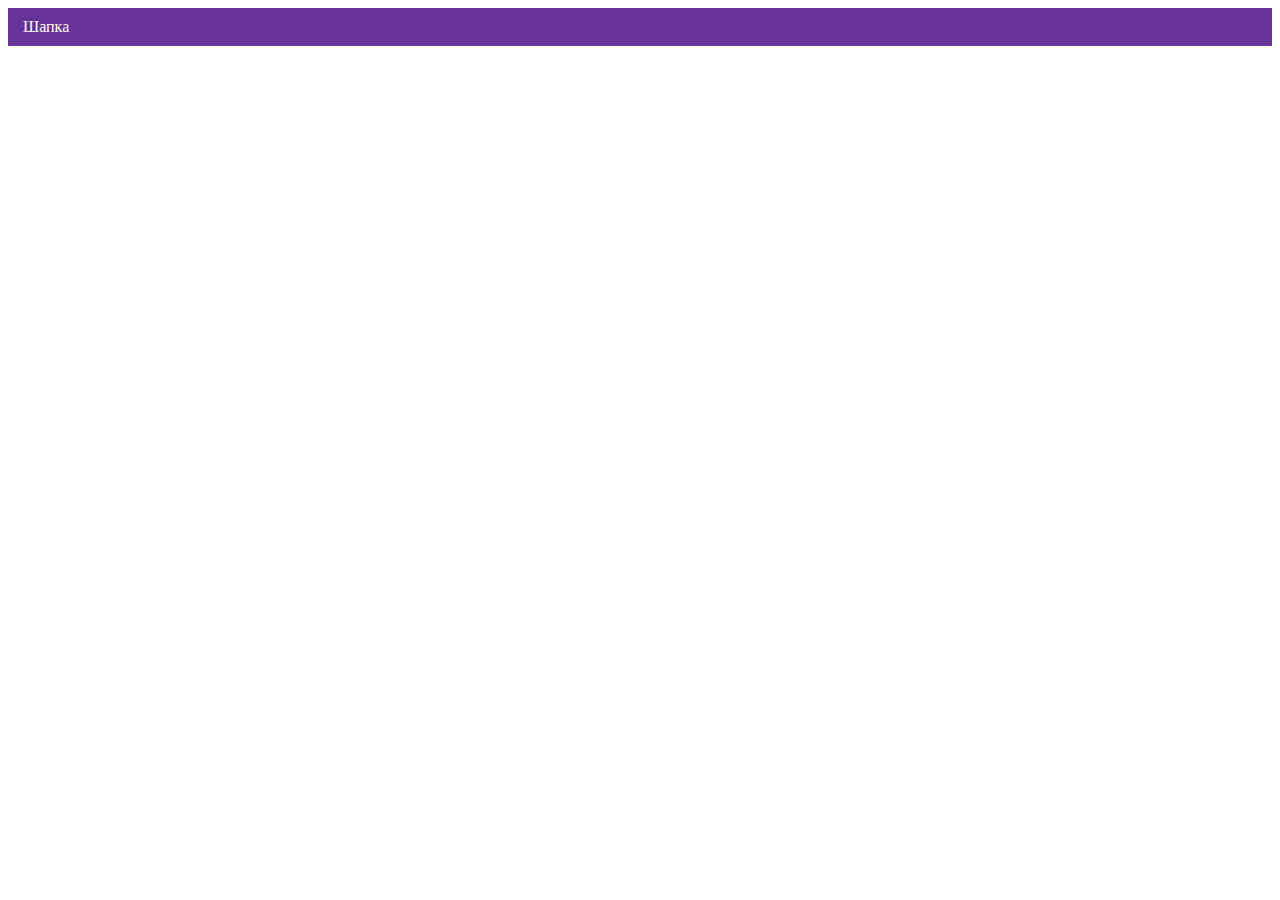
==== index.html @ 54bbac04 "Deploying to gh-pages from @ htmlacademy-adaptive/2556089-cat-energy-2@0240cb1f01e4f14321e5b5b99ba50" ====
<!DOCTYPE html><html class="page" lang="ru"><head><meta charset="UTF-8"><title>Название проекта</title><meta name="viewport" content="width=device-width,initial-scale=1"><link rel="stylesheet" href="styles/styles.css"><script src="scripts/index.js" defer="defer"></script></head><body class="page__body"><header class="header">Шапка</header></body></html>
---- styles/styles.css ----
.header{color:#fff;background-color:#639;padding:10px 15px}
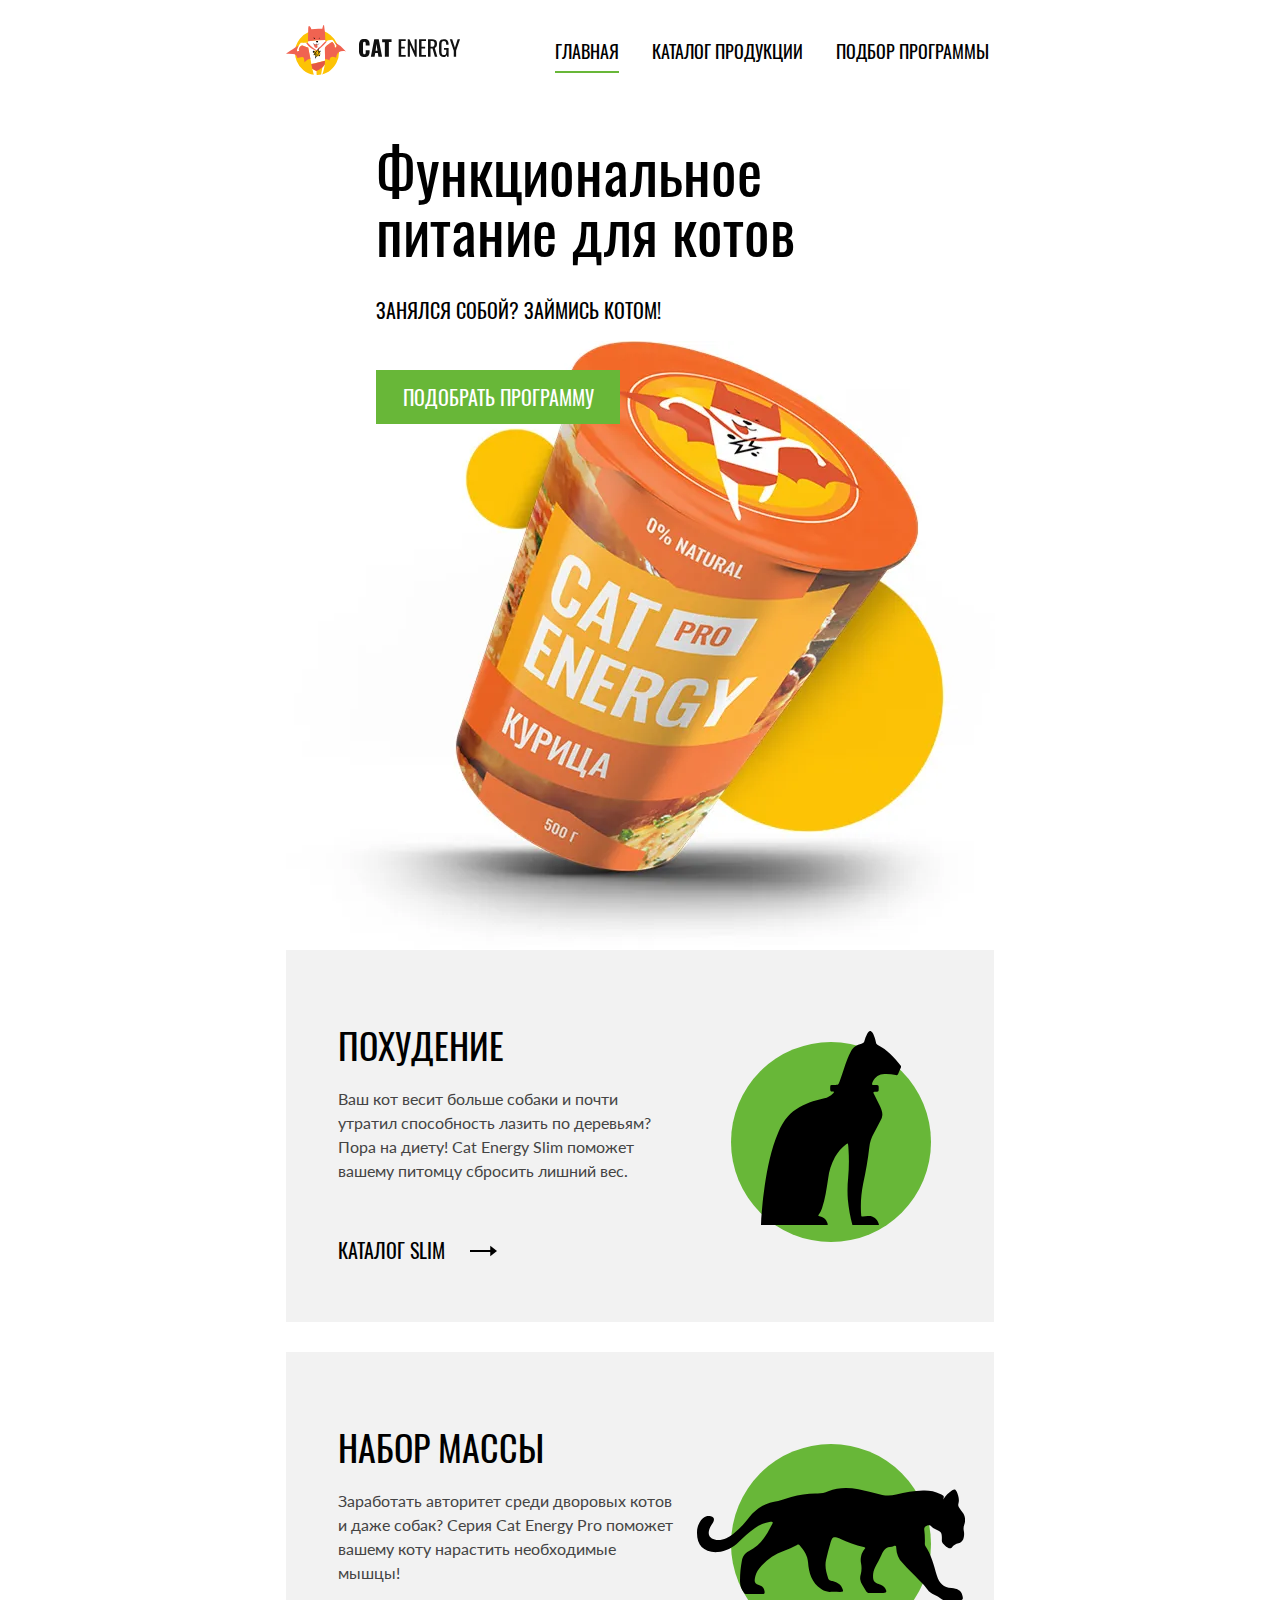
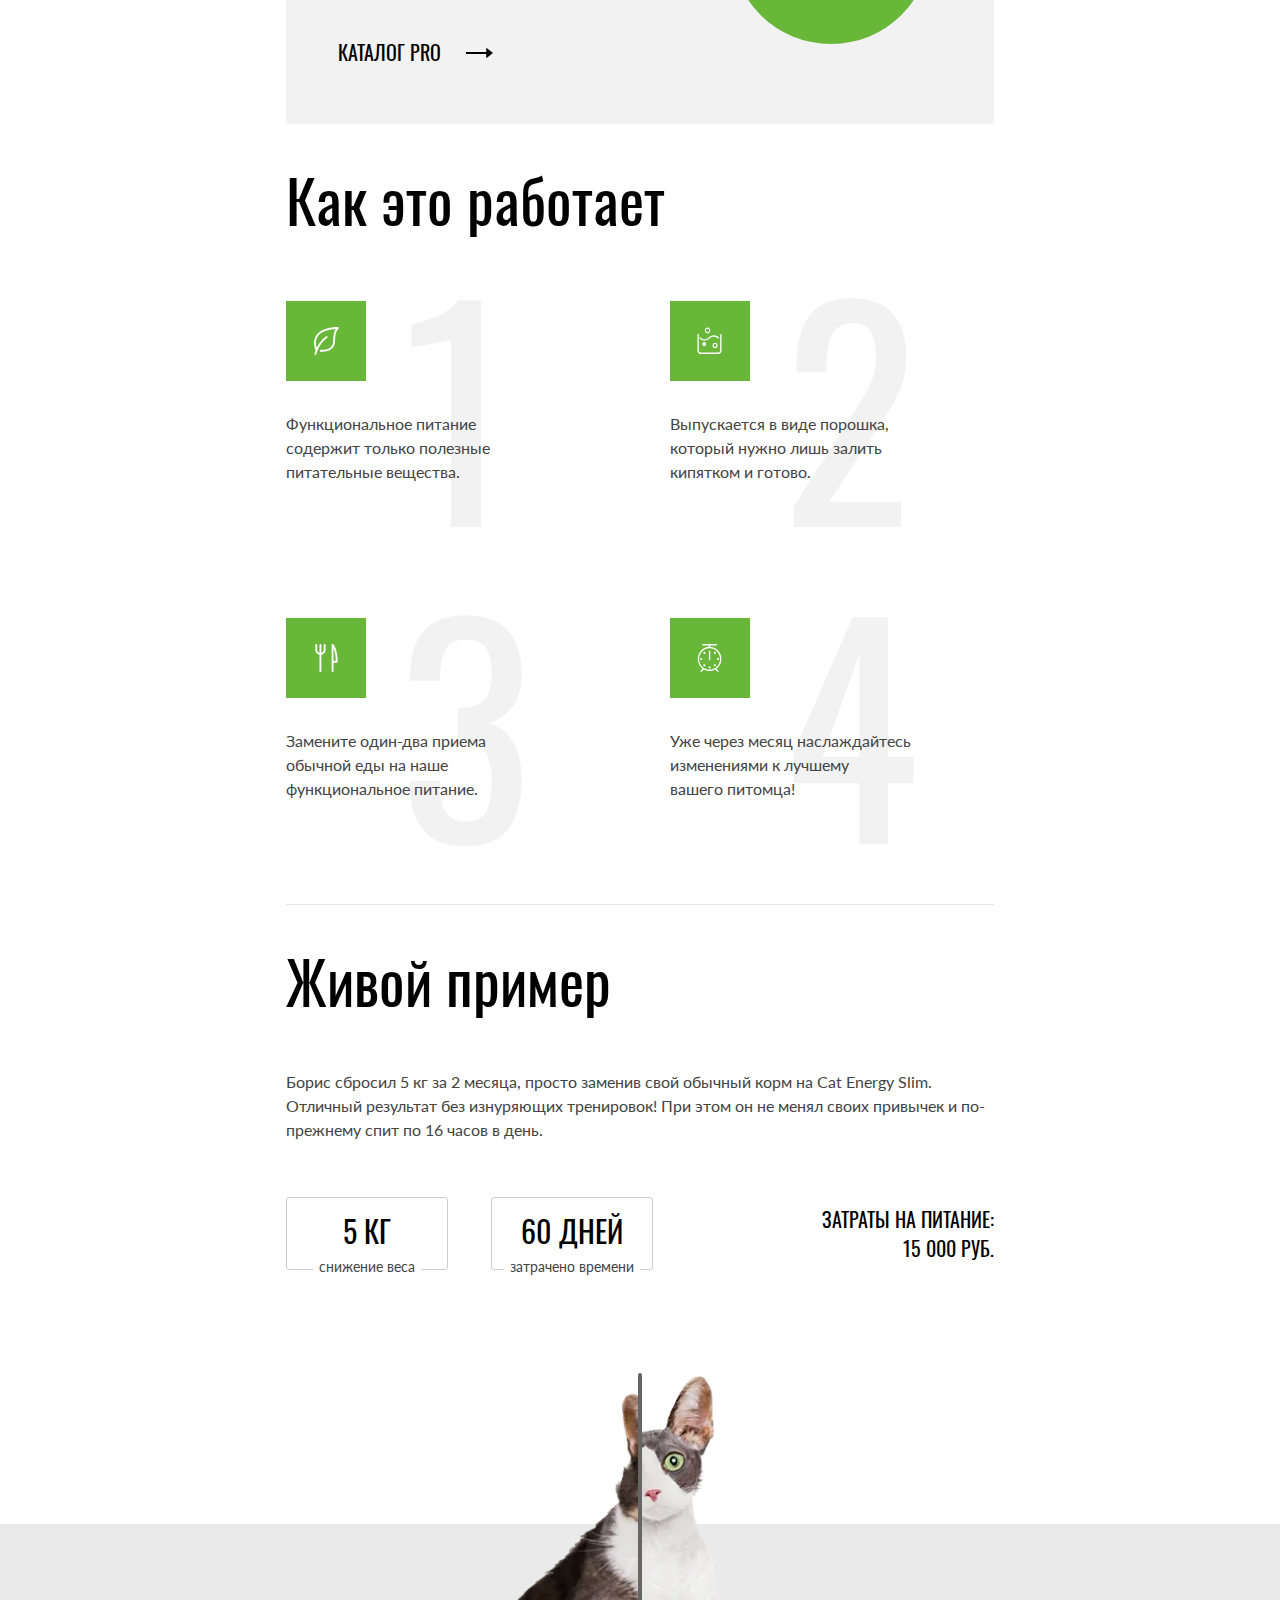
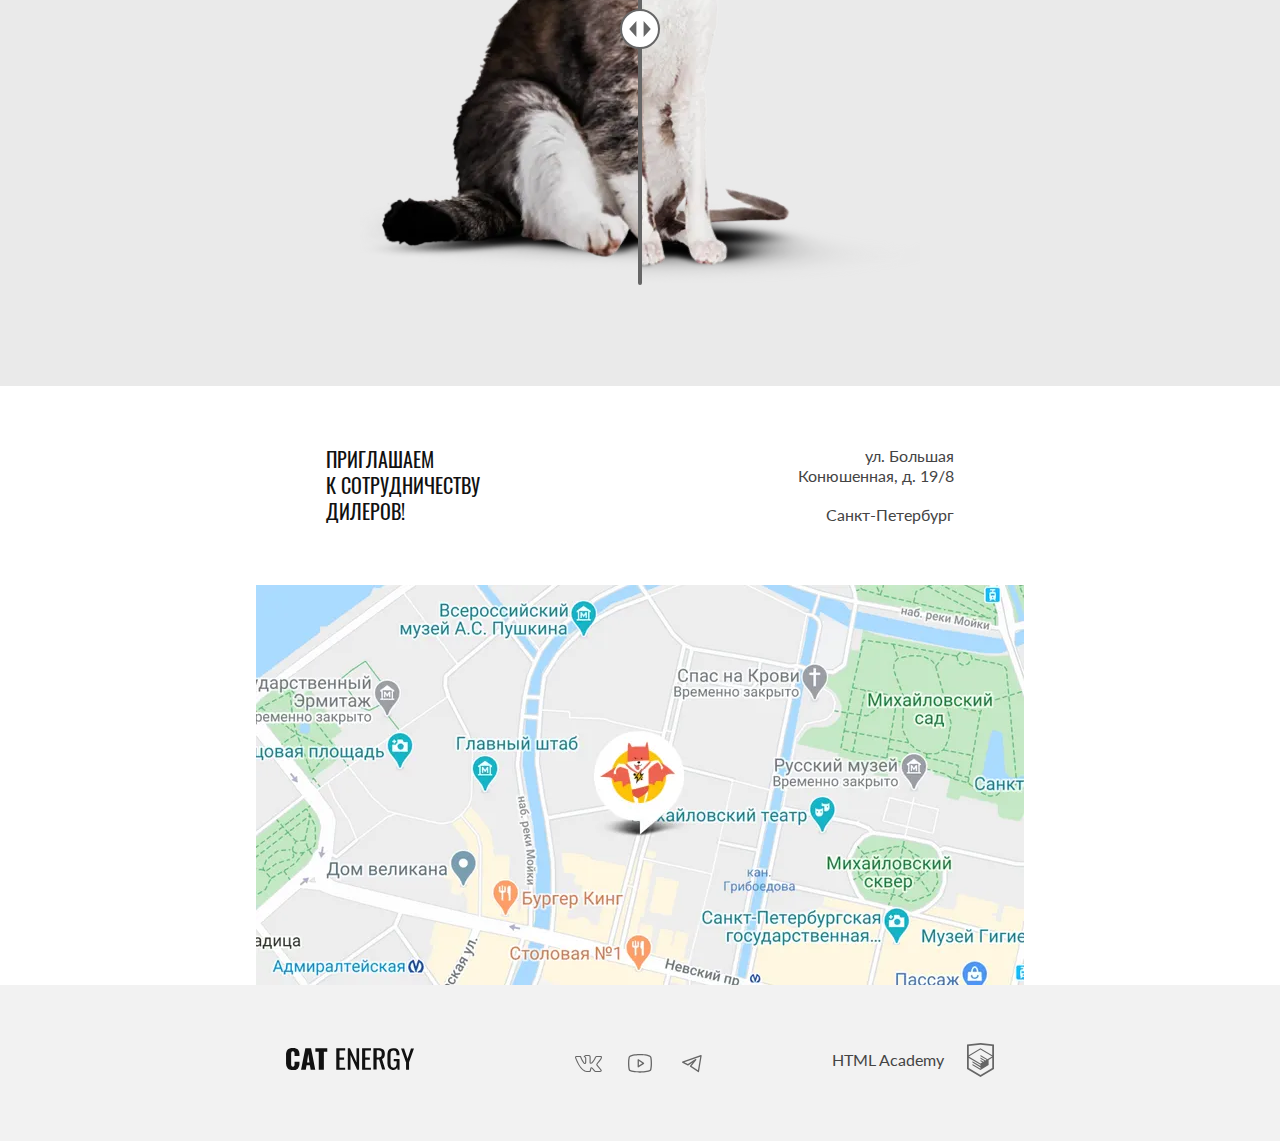
==== commit f1fb59e3: "Deploying to gh-pages from @ htmlacademy-adaptive/2556089-cat-energy-2@87ee8bed623a38f6bdf7dcff708d5" ====
--- a/index.html
+++ b/index.html
@@ -1 +1,2 @@
-<!DOCTYPE html><html class="page" lang="ru"><head><meta charset="UTF-8"><title>Название проекта</title><meta name="viewport" content="width=device-width,initial-scale=1"><link rel="stylesheet" href="styles/styles.css"><script src="scripts/index.js" defer="defer"></script></head><body class="page__body"><header class="header">Шапка</header></body></html>+<!DOCTYPE html><html class="page" lang="ru"><head><meta charset="UTF-8"><title>Cat Energy MV</title><meta name="viewport" content="width=device-width,initial-scale=1"><link rel="stylesheet" href="styles/styles.css"><link rel="icon" href="favicon.ico"><link rel="icon" href="favicons/icon.svg" type="image/svg+xml"><link rel="apple-touch-icon" href="favicons/apple.png"><link rel="manifest" href="manifest.webmanifest"><link rel="preload" href="fonts/lato/Lato-Regular.woff2" as="font" crossorigin="anonymous"><link rel="preload" href="fonts/oswald/oswaldregular.woff2" as="font" crossorigin="anonymous"><script src="scripts/index.js" defer="defer"></script><script src="scripts/slider.js" defer="defer"></script></head><body class="page__body nojs"><header class="page-header" data-test="header"><div class="page-header__wrapper"><div class="page-header__logo-wrapper"><a class="page-header__link-cat" href="index.html" aria-current="page"><picture><source media="(min-width: 1440px)" srcset="images/desktop-logo-image.svg" width="70" height="59" type="image/svg+xml"><source media="(min-width: 768px)" srcset="images/tablet-logo-image.svg" width="60" height="50" type="image/svg+xml"><img class="page-header__cat" src="images/mobile-logo-image.svg" width="33" height="38" alt="логотип сайта с разноцветным котом в костюме супергероя"></picture></a><a class="page-header__link-text" href="index.html" aria-current="page" tabindex="-1"><img class="page-header__text logo-text" src="images/mobile-tablet-logo-text.svg" width="101" height="18" alt="логотип сайта в виде текста с надписью Сat Energy"></a><button class="page-header__toggle page-header__toggle--closed button-toggle" type="button"><span class="visually-hidden">Открыть/Закрыть главное меню</span></button></div><nav class="page-header__nav main-nav main-nav--closed"><ul class="main-nav__list main-nav__list--white"><li class="main-nav__item"><a class="main-nav__link main-nav__link--current" href="index.html">Главная</a></li><li class="main-nav__item"><a class="main-nav__link" href="catalog.html">Каталог продукции</a></li><li class="main-nav__item"><a class="main-nav__link" href="#">Подбор программы</a></li></ul></nav></div></header><main class="main-page" data-test="main"><h1 class="visually-hidden">Кэт Энерджи - магазин с лучшими кормами для ваших питомцев.</h1><section class="choice" data-test="choice"><div class="choice__container layout"><h2 class="choice__title title">Функциональное питание&nbsp;для&nbsp;котов</h2><p class="choice__text">Занялся собой? Займись котом!</p><picture><source media="(min-width: 1440px)" srcset="images/index-desktop-feed@1x.webp, images/index-desktop-feed@2x.webp 2x" width="552" height="499" type="image/webp"><source media="(min-width: 768px)" srcset="images/index-tablet-feed@1x.webp, images/index-tablet-feed@2x.webp 2x" width="709" height="609" type="image/webp"><source media="(min-width: 320px)" srcset="images/index-mobile-feed@1x.webp, images/index-mobile-feed@2x.webp 2x" width="280" height="270" type="image/webp"><source media="(min-width: 1440px)" srcset="images/index-desktop-feed@1x.png, images/index-desktop-feed@2x.png 2x" width="552" height="499" type="image/png"><source media="(min-width: 768px)" srcset="images/index-tablet-feed@1x.png, images/index-tablet-feed@2x.png 2x" width="709" height="609" type="image/png"><img class="choice__image" src="images/index-mobile-feed@1x.png" srcset="images/index-mobile-feed@2x.png 2x" width="280" height="270" alt="изображение фирменной упаковки корма со вкусом курицы Кэт Энерджи Про "></picture><a class="choice__button button" href="#">Подобрать программу</a></div></section><section class="goals layout" data-test="goals"><h2 class="visually-hidden">Выберите подходящую под ваши цели линейку кормов</h2><ul class="goals__list"><li class="goals__item goals-card"><div class="goals-card__wrapper"><img class="goals-card__image" src="images/cat-weight-loss.svg" width="36" height="50" alt="изображение сидящего черного кота"></div><h3 class="goals-card__subtitle subtitle">Похудение</h3><p class="goals-card__text text">Ваш кот весит больше собаки и почти утратил способность лазить по деревьям? Пора на диету! Cat Energy Slim поможет вашему питомцу сбросить лишний вес.</p><a class="goals-card__link" href="#">Каталог Slim</a></li><li class="goals__item goals-card"><div class="goals-card__wrapper"><img class="goals-card__image goals-card__image--gain" src="images/tiger-weight-gain.svg" width="67" height="28" alt="изображение идущего черного тигра"></div><h3 class="goals-card__subtitle subtitle">Набор массы</h3><p class="goals-card__text text">Заработать авторитет среди дворовых котов и даже собак? Серия Cat Energy Pro поможет вашему коту нарастить необходимые мышцы!</p><a class="goals-card__link" href="#">Каталог Pro</a></li></ul></section><section class="specification layout" data-test="specification"><h2 class="specification__title title title--high">Как это работает</h2><ul class="specification__list"><li class="specification__item specification__item--healthy"><p class="specification__text text">Функциональное питание содержит только полезные питательные вещества.</p></li><li class="specification__item specification__item--fast"><p class="specification__text text">Выпускается в виде порошка, который нужно лишь залить кипятком и готово.</p></li><li class="specification__item specification__item--eat"><p class="specification__text text">Замените один-два приема обычной еды на наше функциональное питание.</p></li><li class="specification__item specification__item--effect"><p class="specification__text text">Уже через месяц наслаждайтесь изменениями к лучшему вашего&nbsp;питомца!</p></li></ul></section><section class="results" data-test="results"><div class="results__wrapper layout"><div class="results__container"><h2 class="results__title title title--high">Живой пример</h2><p class="results__text text">Борис сбросил 5 кг за 2 месяца, просто заменив свой обычный корм на Cat Energy Slim. Отличный результат без изнуряющих тренировок! При этом он не менял своих привычек и по-прежнему спит по 16 часов в день.</p><div class="results__list"><div class="results__list-wrapper"><dl class="results__item result-card"><dt class="result-card__text">снижение веса</dt><dd class="result-card__number">5&nbsp;кг</dd></dl><dl class="results__item result-card"><dt class="result-card__text">затрачено времени</dt><dd class="result-card__number">60 дней</dd></dl></div><dl class="results__item results__item--cost"><dt>Затраты на питание:</dt><dd>15 000&nbsp;руб.</dd></dl></div></div><div class="results__slider" style="--curtain-place: 0.5;"><picture><source media="(min-width: 768px)" srcset="images/desktop-tablet-cat-before@1x.webp, images/desktop-tablet-cat-before@2x.webp 2x" width="560" height="512" type="image/webp"><source srcset="images/mobile-cat-before@1x.webp, images/mobile-cat-before@2x.webp 2x" width="280" height="256" type="image/webp"><source media="(min-width: 768px)" srcset="images/desktop-tablet-cat-before@1x.png, images/desktop-tablet-cat-before@2x.png 2x" width="560" height="512" type="image/png"><img class="results__image results__image--before" src="images/mobile-cat-before@1x.png" srcset="images/mobile-cat-before@2x.png 2x" width="280" height="256" alt="изображение сидящего толстого кота"></picture><div class="results__divider"><button class="results__thumb" type="button"><span class="visually-hidden">Ползунок слайдера</span></button></div><picture><source media="(min-width: 768px)" srcset="images/desktop-tablet-cat-after@1x.webp, images/desktop-tablet-cat-after@2x.webp 2x" width="560" height="512" type="image/webp"><source media="(min-width: 320px)" srcset="images/mobile-cat-after@1x.webp, images/mobile-cat-after@2x.webp 2x" width="280" height="256" type="image/webp"><source media="(min-width: 768px)" srcset="images/desktop-tablet-cat-after@1x.png, images/desktop-tablet-cat-after@2x.png 2x" width="560" height="512" type="image/png"><img class="results__image results__image--after" src="images/mobile-cat-after@1x.png" srcset="images/mobile-cat-after@2x.png 2x" width="280" height="256" alt="изображение сидящего похудевшего кота"></picture></div></div></section><section class="partnership" data-test="partnership"><h2 class="visually-hidden">Контакты</h2><div class="partnership__info"><h3 class="partnership__caption caption caption--dark">Приглашаем к&nbsp;сотрудничеству дилеров!</h3><address class="partnership__address"><span>ул. Большая Конюшенная,&nbsp;д.&nbsp;19/8</span> Санкт-Петербург</address></div><div class="partnership__map"><h2 class="visually-hidden">Кэт Энерджи на Яндекс картах</h2><div class="partnership__image-map"><picture><source media="(min-width: 1440px)" srcset="images/desktop-map@1x.webp, images/desktop-map@2x.webp 2x" width="1440" height="400" type="image/webp"><source media="(min-width: 768px)" srcset="images/tablet-map@1x.webp, images/tablet-map@2x.webp 2x" width="768" height="400" type="image/webp"><source srcset="images/mobile-map@1x.webp, images/mobile-map@2x.webp 2x" width="320" height="362" type="image/webp"><source media="(min-width: 1440px)" srcset="images/desktop-map@1x.png, images/desktop-map@2x.png 2x" width="1440" height="400" type="image/png"><source media="(min-width: 768px)" srcset="images/tablet-map@1x.png, images/tablet-map@2x.png 2x" width="768" height="400" type="image/png"><img class="partnership__image-map" src="images/mobile-map@1x.png" srcset="images/mobile-map@2x.png 2x" width="320" height="362" alt="Фрагмент Яндекс Карт с отметкой местонахождения Кэт Энерджи"></picture></div><iframe src="https://www.google.com/maps/embed?pb=!1m14!1m8!1m3!1d1998.596909486151!2d30.3212738!3d59.9388306!3m2!1i1024!2i768!4f13.1!3m3!1m2!1s0x4696310fca145cc1%3A0x42b32648d8238007!2z0JHQvtC70YzRiNCw0Y8g0JrQvtC90Y7RiNC10L3QvdCw0Y8g0YPQuy4sIDE5LzgsINCh0LDQvdC60YIt0J_QtdGC0LXRgNCx0YPRgNCzLCDQoNC-0YHRgdC40Y8sIDE5MTE4Ng!5e0!3m2!1sru!2s!4v1732118310158!5m2!1sru!2s" width="600" height="362" style="border:0;" allowfullscreen="" title="Офис компании по адресу ул. Большая
+          Конюшенная, д. 19/8 Санкт-Петербург" loading="lazy" referrerpolicy="no-referrer-when-downgrade"></iframe></div></section></main><footer class="page-footer" data-test="footer"><section class="page-footer__links layout"><h2 class="visually-hidden">Cсылки на сайты и социальные сети</h2><a class="page-footer__link-text" href="index.html" aria-current="page"><img class="page-footer__text logo-text" src="images/mobile-tablet-logo-text.svg" width="128" height="24" alt="логотип сайта в виде текста с надписью Сat Energy"></a><ul class="page-footer__list social"><li class="social__item"><a class="social__link social__link--vk" href="https://vk.com/htmlacademy/"><span class="visually-hidden">Ссылка на страницу Вконтакте.</span></a></li><li class="social__item"><a class="social__link social__link--youtube" href="https://www.youtube.com/user/htmlacademyru/"><span class="visually-hidden">Ссылка на канал Ютуб.</span></a></li><li class="social__item"><a class="social__link social__link--telegram" href="https://t.me/htmlacademy/"><span class="visually-hidden">Ссылка на канал Телеграм.</span></a></li></ul><div class="page-footer__creator creator"><a class="creator__link" aria-label="Перейти на сайт Академии html" href="https://htmlacademy.ru/"><span class="creator__text">HTML&nbsp;Academy</span></a></div></section></footer></body></html>--- a/styles/styles.css
+++ b/styles/styles.css
@@ -1 +1 @@
-.header{color:#fff;background-color:#639;padding:10px 15px}+@font-face{font-family:Lato;font-weight:400;font-style:normal;font-display:swap;src:url(../fonts/lato/Lato-Regular.woff2)format("woff2")}@font-face{font-family:Oswald;font-weight:400;font-style:normal;font-display:swap;src:url(../fonts/oswald/oswaldregular.woff2)format("woff2")}body{color:#000;background-color:#fff;flex-direction:column;min-width:320px;min-height:100vh;margin:0 auto;font-family:Lato,Arial,sans-serif;font-size:16px;font-weight:400;line-height:20px;display:flex}body :where(picture,source){display:contents}a{text-decoration:none}img{object-fit:contain;height:auto}.visually-hidden{position:fixed;transform:scale(0)}.page__body{position:relative}.layout{width:280px;margin:0 auto}@media (width>=768px){.layout{width:708px}}@media (width>=1440px){.layout{width:1220px}}.page-container{flex-direction:column;width:280px;margin-inline:auto;display:flex}@media (width>=768px){.page-container{width:708px}}@media (width>=1440px){.page-container{width:1220px}}.title{font-family:Oswald,Arial,sans-serif;font-size:36px;line-height:36px;font-weight:inherit;margin:0}@media (width>=768px){.title{font-size:60px;line-height:60px}}.title--high{line-height:40px}@media (width>=768px){.title--high{line-height:60px}}.page-footer{background-color:#f2f2f2}.page-footer__links{flex-direction:column;align-items:center;gap:27px;padding:40px 0;display:flex;position:relative}@media (width>=768px){.page-footer__links{flex-direction:row;justify-content:space-between;padding:55px 0;display:flex}}@media (width>=1440px){.page-footer__links{padding:66px 0}}.page-footer__link-text:hover{opacity:.7}.page-footer__link-text:active{opacity:.4}@media (width>=768px){.page-footer__link-text{margin-bottom:8px}}@media (width>=1440px){.page-footer__link-text{margin-bottom:9px}}.page-footer__list{margin:0;padding:0;display:flex}@media (width<=767px){.page-footer__list:before{content:"";background-color:#e6e6e6;width:100%;height:1px;display:block;position:absolute;top:84px;left:50%;transform:translate(-50%)}.page-footer__list:after{content:"";background-color:#e6e6e6;width:100%;height:1px;display:block;position:absolute;bottom:94px;left:50%;transform:translate(-50%)}}@media (width>=768px){.page-footer__list{margin-left:40px}}.page-footer__text{display:block}.page-header{position:relative}.page-header__wrapper{flex-direction:column;justify-content:space-between;align-items:center;display:flex}@media (width>=768px){.page-header__wrapper{flex-direction:row;width:708px;margin:0 auto;padding-top:25px}}@media (width>=1440px){.page-header__wrapper{width:1220px;padding-top:55px}}.page-header__logo-wrapper{justify-content:space-between;align-items:center;width:280px;padding:13px 0 15px;display:flex}@media (width>=768px){.page-header__logo-wrapper{gap:13px;width:174px;padding:0}}@media (width>=1440px){.page-header__logo-wrapper{gap:14px;width:202px}}.page-header__link-cat:hover,.page-header__link-cat:focus{opacity:.7}.page-header__link-cat:active{opacity:.4}.page-header__link-text{margin-right:10px}.page-header__link-text:hover{opacity:.7}.page-header__link-text:hover:active{opacity:.4}@media (width>=768px){.page-header__link-text{margin-right:auto}}@media (width>=1440px){.page-header__text{width:118px;height:21px;display:block}}.page-header__cat{display:block}.page-header__toggle{background-color:inherit;cursor:pointer;border:none;width:24px;height:24px}@media (width>=768px){.page-header__toggle{display:none}}.page-header__toggle:hover{opacity:.6}.page-header__toggle--closed{background-image:url(../icons/stack.svg#burger)}.page-header__toggle--opened{background-image:url(../icons/stack.svg#cross-close)}.nojs .page-header__toggle{visibility:hidden}.catalog-page{border-top:1px solid #e6e6e6;flex-direction:column;padding-top:27px;display:flex;overflow:hidden}@media (width>=768px){.catalog-page{border:none;padding-top:65px}}@media (width>=1440px){.catalog-page{padding-top:74px}}.catalog-page__catalog{margin-bottom:25px}@media (width>=768px){.catalog-page__catalog{width:708px;margin:0 auto 74px}}@media (width>=1440px){.catalog-page__catalog{width:1220px;margin-bottom:71px}}.catalog-page__title{width:280px;margin:0 auto 40px}@media (width>=768px){.catalog-page__title{width:unset;margin:0 0 165px}}@media (width>=1440px){.catalog-page__title{margin-bottom:165px}}.catalog-page__list{margin:0;padding:0;list-style-type:none}@media (width>=768px){.catalog-page__list{grid-template-columns:repeat(2,1fr);gap:141px 60px;display:grid}}@media (width>=1440px){.catalog-page__list{grid-template-columns:repeat(4,1fr);gap:144px 80px}}.catalog-page__item{border-top:1px solid #ebebeb}.catalog-page__item--more{border-bottom:1px solid #ebebeb}@media (width>=768px){.catalog-page__item{border:none}}.main-page{flex-grow:1}.button{color:#fff;text-transform:uppercase;text-align:center;box-sizing:border-box;cursor:pointer;background-color:#68b738;width:100%;padding:10px 20px;font-family:Oswald,Arial,sans-serif;display:inline-block}.button:hover{background-color:#5eaa2f}.button:active{color:#ffffff4d;background-color:#5eaa2f}.subtitle{font-family:Oswald,Arial,sans-serif;font-size:24px;line-height:37px;font-weight:inherit;margin:0}.subtitle--low{line-height:24px}@media (width>=768px){.subtitle{font-size:36px;line-height:36px}.subtitle--low{font-size:32px;line-height:32px}}@media (width>=1440px){.subtitle--low{font-size:40px;line-height:40px}}.text{color:#444;margin:0;font-size:14px;line-height:18px}.text--low{line-height:14px}@media (width>=768px){.text{font-size:16px;line-height:24px}.text--low{line-height:20px}}.main-nav__list{text-transform:uppercase;text-align:center;margin:0;padding:0;font-family:Oswald,Arial,sans-serif;font-size:20px;line-height:20px;list-style-type:none}@media (width>=768px){.main-nav__list{border:none;flex-wrap:wrap;gap:33px;max-width:500px;margin-right:5px;font-size:18px;line-height:24px;display:flex;position:static}}@media (width>=1440px){.main-nav__list{margin-right:0;font-size:20px;line-height:30px}}@media (width<=767px){.main-nav__item{border-bottom:1px solid #e6e6e6}}.main-nav__link{color:#000;padding:22px 24px;display:block}.main-nav__link:hover,.main-nav__link:focus{opacity:.6}.main-nav__link:active{opacity:.3}@media (width>=768px){.main-nav__link{padding:12px 0 10px}}@media (width>=1440px){.main-nav__link{color:#000;padding:15px 0 10px}.main-nav__list--white .main-nav__link{color:#fff}.main-nav__list--white .main-nav__link:before{background-color:#fff}}@media (width>=768px){.main-nav__link--current{position:relative}.main-nav__link--current:before{content:"";background-color:#68b738;width:100%;height:2px;position:absolute;bottom:0}}.main-nav--closed .main-nav__list{display:none}@media (width>=768px){.main-nav--closed .main-nav__list{display:flex;position:static}}.main-nav--opened .main-nav__list,.nojs .main-nav__list{z-index:10;background-color:#fff;border-top:1px solid #e6e6e6;width:100vw;display:block;position:absolute;top:63px;left:0}.nojs .main-nav__list{position:static}@media (width>=768px){.nojs .main-nav__list{width:unset;background-color:#0000;border-top:none;display:flex}}.form__input{color:#444;text-transform:uppercase;border:1px solid #e7e7e7;padding:12px 13px;font-family:Oswald,Arial,sans-serif;font-size:20px;line-height:30px}.form__input:hover{border-color:#cdcdcd}.form__input:focus{border:1px solid #444;outline:1px solid #444}.form__input--error{border:1px solid #ff8282;outline:1px solid #ff8282}@media (width>=768px){.form__input{width:376px}}@media (width>=1440px){.form__input{width:496px}}.form__button{text-align:center;border:none;width:auto;padding:15px 82px;font-size:20px;line-height:26px}@media (width>=768px){.form__button{padding:15px 70px}}.subscribe{margin-bottom:40px}@media (width>=768px){.subscribe{margin-bottom:80px}}@media (width>=1440px){.subscribe{margin-bottom:104px}}.subscribe__text{text-align:center;margin:0 0 24px;font-family:Oswald,Arial,sans-serif;line-height:24px}@media (width>=768px){.subscribe__text{padding:0 40px;font-size:24px;line-height:32px}}.subscribe__form{flex-direction:column;gap:16px;display:flex}@media (width>=768px){.subscribe__form{flex-direction:row;justify-content:center;gap:0;max-width:632px;margin:0 auto;display:flex}}@media (width>=1440px){.subscribe__form{max-width:752px}}.subscribe__subtitle{background-color:#fff;width:-moz-fit-content;width:fit-content;margin-bottom:32px;position:relative;box-shadow:40px 0 #fff,-40px 0 #fff}.subscribe__subtitle:before{content:"";z-index:-1;background-color:#68b738;width:100vw;height:2px;position:absolute;top:10px;right:0;box-shadow:100vw 0 #68b738}@media (width>=768px){.subscribe__subtitle{margin-bottom:66px;padding-left:40px;box-shadow:40px 0 #fff}.subscribe__subtitle:before{top:14px;box-shadow:100vw 0 #68b738}}@media (width>=1440px){.subscribe__subtitle{margin-bottom:72px;padding-left:0;box-shadow:40px 0 #fff,-40px 0 #fff}.subscribe__subtitle:before{top:18px}}.choice{color:#fff;text-align:center;margin-bottom:20px}.choice:before{content:"";z-index:-1;background-image:-webkit-linear-gradient(#68b738d9,#68b738d9),-webkit-image-set(url(../images/background-mobile-cat@1x.jpg) 1x type("image/jpg"),url(../images/background-mobile-cat@2x.jpg) 2x type("image/jpg")),-webkit-linear-gradient(top right,#525357,#3c3c3f);background-image:linear-gradient(#68b738d9,#68b738d9),image-set("../images/background-mobile-cat@1x.jpg" 1x type("image/jpg"),"../images/background-mobile-cat@2x.jpg" 2x type("image/jpg")),linear-gradient(to top right,#525357,#3c3c3f);background-position:50%;background-repeat:no-repeat;width:100vw;height:302px;position:absolute;left:0}@media (width>=768px){.choice{color:inherit;margin-bottom:0}.choice:before{content:none}}@media (width>=1440px){.choice{margin-bottom:82px}.choice:before{content:"";background-image:-webkit-linear-gradient(#68b738d9,#68b738d9),-webkit-image-set(url(../images/background-desktop-cat@1x.jpg) 1x type("image/jpg"),url("../images/background-desktop-cat @2x.jpg") 2x type("image/jpg")),-webkit-linear-gradient(top right,#525357,#3c3c3f);background-image:linear-gradient(#68b738d9,#68b738d9),image-set("../images/background-desktop-cat@1x.jpg" 1x type("image/jpg"),"../images/background-desktop-cat @2x.jpg" 2x type("image/jpg")),linear-gradient(to top right,#525357,#3c3c3f);background-position:0 100%;background-size:auto,1040px 694px;width:50%;height:694px;position:absolute;top:0;left:auto;right:0}}.choice__container{flex-direction:column;display:flex}@media (width>=768px){.choice__container{text-align:left;box-sizing:border-box;background-image:none;height:auto;padding-bottom:526px;padding-left:90px;position:relative}}@media (width>=1440px){.choice__container{padding-bottom:184px;padding-left:80px}}.choice__title{margin:27px 0 25px}@media (width>=768px){.choice__title{margin:0 0 40px;padding-top:65px}}@media (width>=1440px){.choice__title{max-width:414px;padding-top:110px}}.choice__text{text-transform:uppercase;margin:0 0 29px;font-family:Oswald,Arial,sans-serif;font-size:14px;line-height:14px}@media (width>=768px){.choice__text{margin-bottom:50px;font-size:20px;line-height:20px}}@media (width>=1440px){.choice__text{margin-bottom:52px}}@media (width>=768px){.choice__button{max-width:244px;padding:14px 26px;font-size:20px;line-height:26px}}.choice__image{margin-bottom:3px}@media (width>=768px){.choice__image{z-index:-1;position:absolute;top:266px;left:0}}@media (width>=1440px){.choice__image{top:29px;left:447px;transform:none}}.caption{font-family:Oswald,Arial,sans-serif;font-size:16px;font-weight:inherit;color:#222;text-transform:uppercase;margin:0}@media (width>=768px){.caption{font-size:20px;line-height:24px}}.caption--dark{color:#111}.caption--low{line-height:16px}@media (width>=768px){.caption--low{line-height:20px}}.social{list-style-type:none}.social__link{box-sizing:border-box;min-height:40px;padding:12px;display:block}.social__link:before{content:"";background-color:#666;width:28px;height:22px;display:block;-webkit-mask-position:50%;mask-position:50%;-webkit-mask-repeat:no-repeat;mask-repeat:no-repeat}.social__link--vk:before{-webkit-mask-image:url(../icons/stack.svg#icon-vkontakte);mask-image:url(../icons/stack.svg#icon-vkontakte)}.social__link--youtube:before{-webkit-mask-image:url(../icons/stack.svg#icon-youtube);mask-image:url(../icons/stack.svg#icon-youtube)}.social__link--telegram:before{-webkit-mask-image:url(../icons/stack.svg#icon-telegram);mask-image:url(../icons/stack.svg#icon-telegram)}.social__link:hover:before,.social__link:focus:before{background-color:#68b738}.social__link:active:before{opacity:.3;background-color:#68b738}.goals{margin-bottom:18px}@media (width>=768px){.goals{margin-bottom:45px}}@media (width>=1440px){.goals{margin-bottom:71px}}.goals__list{flex-direction:column;gap:20px;margin:0;padding:0;list-style-type:none;display:flex}@media (width>=768px){.goals__list{gap:30px}}@media (width>=1440px){.goals__list{grid-template-columns:repeat(2,570px);gap:80px;display:grid}}.goals__item{background-color:#f2f2f2}.goals-card{grid-template-rows:repeat(3,auto);grid-template-columns:70px 1fr;row-gap:19px;padding:24px 33px 22px 20px;display:grid}@media (width>=768px){.goals-card{grid-template-rows:repeat(3,auto);grid-template-columns:1fr 200px;gap:24px 53px;padding:77px 63px 57px 52px}}@media (width>=1440px){.goals-card{grid-template-columns:100px 1fr;gap:27px 62px;padding:47px 61px 59px 52px}}.goals-card__subtitle{text-align:left;text-transform:uppercase;grid-column:2/3;align-self:center;min-width:137px;margin-bottom:3px}@media (width>=768px){.goals-card__subtitle{grid-column:1/2;margin-bottom:0}}@media (width>=1440px){.goals-card__subtitle{grid-column:2/3;margin-bottom:14px}}.goals-card__text{border-bottom:1px solid #e6e6e6;grid-column:auto/span 2;padding-bottom:23px}@media (width>=768px){.goals-card__text{border:none;grid-column:1/2;max-width:340px;margin-bottom:28px;padding:0}}@media (width>=1440px){.goals-card__text{grid-column:1/3;max-width:100%;margin-bottom:0}}.goals-card__link{color:#000;text-transform:uppercase;grid-column:1/3;width:-moz-fit-content;width:fit-content;font-family:Oswald,Arial,sans-serif;font-size:16px;line-height:16px;position:relative}.goals-card__link:after{content:"";background-image:url(../icons/stack.svg#arrow-right);background-position:-5px;background-repeat:no-repeat;background-size:contain;width:32px;height:12px;transition:background-position .2s;position:absolute;top:0;left:calc(100% + 16px)}.goals-card__link:active{opacity:.3}.goals-card__link:active:after{opacity:.3;background-position-x:0}.goals-card__link:hover:after{background-position-x:0}@media (width>=768px){.goals-card__link{grid-column:1/2;font-size:20px;line-height:30px}.goals-card__link:after{top:10px;left:calc(100% + 25px)}}@media (width>=768px) and (width>=1440px){.goals-card__link{grid-column:1/3}}.goals-card__wrapper{background-color:#68b738;border-radius:50%;width:50px;height:50px;margin-bottom:3px;display:block;position:relative}@media (width>=768px){.goals-card__wrapper{grid-area:1/2/4/3;width:200px;height:200px;margin:15px 0 0}}@media (width>=1440px){.goals-card__wrapper{grid-area:1/1/2/2;width:100px;height:100px;margin:0 0 12px}}.goals-card__image{position:absolute;bottom:3px;left:7px}.goals-card__image--gain{bottom:11px;left:-9px}@media (width>=768px){.goals-card__image{width:140px;height:194px;bottom:17px;left:30px}.goals-card__image--gain{width:268px;height:112px;bottom:44px;left:-34px}}@media (width>=1440px){.goals-card__image{width:70px;height:97px;bottom:9px;left:15px}.goals-card__image--gain{width:134px;height:56px;bottom:24px;left:-19px}}.specification{margin-bottom:49px}@media (width>=768px){.specification{border-bottom:1px solid #e6e6e6;margin-bottom:0;padding-bottom:63px}}@media (width>=1440px){.specification{border-bottom:none;margin-bottom:86px;padding-bottom:0}}.specification__title{margin-bottom:40px}@media (width>=768px){.specification__title{margin-bottom:72px}.specification__text{max-width:245px}}.specification__list{grid-template-columns:1fr;gap:20px;margin:0;padding:0;list-style:none;display:grid}@media (width>=768px){.specification__list{grid-template-columns:repeat(2,1fr);gap:94px 59px}}@media (width>=1440px){.specification__list{grid-template-columns:repeat(4,1fr);gap:80px}}.specification__item{counter-increment:counter 1;gap:20px;display:flex;position:relative}.specification__item:before{content:"";background-color:#68b738;background-position:50%;background-repeat:no-repeat;background-size:25px 28px;flex-shrink:0;width:60px;height:60px}@media (width>=768px){.specification__item{flex-direction:column;gap:31px;padding-bottom:40px}.specification__item:before{width:80px;height:80px}.specification__item:after{content:counter(counter);color:#f2f2f2;z-index:-1;font-family:Oswald,Arial,sans-serif;font-size:280px;font-weight:400;line-height:280px;position:absolute;top:-40px;left:113px}}.specification__item--healthy:before{background-image:url(../icons/stack.svg#leaf-healthy)}@media (width>=768px){.specification__item--healthy:after{left:117px}}.specification__item--fast:before{background-image:url(../icons/stack.svg#cook-fast)}.specification__item--eat:before{background-image:url(../icons/stack.svg#fork-spoon-eat)}.specification__item--effect:before{background-image:url(../icons/stack.svg#time-effect)}.results{--curtain-place:.5;background-color:#eaeaea;padding:25px 0 40px}@media (width>=768px){.results{background-image:linear-gradient(0deg,#eaeaea 462px,#fff 462px);padding:45px 0 101px}}@media (width>=1440px){.results{background-image:linear-gradient(#fff 136px,#f2f2f2 136px);border:none;padding:0 0 75px}.results__wrapper{gap:224px;display:flex}}.results__title{margin-bottom:40px}@media (width>=768px){.results__title{margin-bottom:60px}}@media (width>=1440px){.results__title{margin-bottom:146px}}.results__list{flex-direction:column;gap:35px;margin:0;font-family:Oswald,Arial,sans-serif;display:flex}@media (width>=768px){.results__list{flex-direction:row;justify-content:space-between;gap:166px;margin-bottom:103px}}@media (width>=1440px){.results__list{flex-direction:column;gap:57px;margin-bottom:0}}.results__list-wrapper{align-items:start;gap:32px;display:flex}@media (width>=768px){.results__list-wrapper{gap:43px}}.results__text{margin-bottom:20px}@media (width>=768px){.results__text{margin-bottom:55px}}@media (width>=1440px){.results__text{max-width:433px;margin-bottom:70px}}.results__item{margin:0}.results__item--cost{text-transform:uppercase;justify-content:center;font-size:14px;line-height:20px;display:flex}.results__item--cost :where(dd){margin:0;padding-left:3px}@media (width>=768px){.results__item--cost{flex-direction:column;gap:9px;font-size:20px}.results__item--cost :where(dd){text-align:right;margin:0;padding-left:0}}@media (width>=1440px){.results__item--cost{flex-direction:row;justify-content:flex-start;gap:63px;font-size:20px}}.results__slider{grid-template-columns:calc(var(--curtain-place)*100%)auto calc((1 - var(--curtain-place))*100%);aspect-ratio:280/256;width:min(100%,560px);margin:20px auto 0;display:grid}@media (width>=1440px){.results__slider{height:512px;margin:0}}.results__image{object-fit:cover;object-position:center;width:100%;height:100%;display:block}.results__image--before{object-position:left}.results__image--after{object-position:right}.results__divider{z-index:1;color:var(--curtain-color,#666);cursor:col-resize;background-color:currentColor;border-radius:2px;place-items:center;width:4px;height:100%;margin:0 -2px;transition:color .2s,opacity .2s;display:grid}.results__divider:hover{--curtain-color:#68b738}.results__divider:active{opacity:.6}.results__thumb{box-sizing:border-box;color:inherit;cursor:col-resize;background-color:#fff;border:2px solid;border-radius:20px;width:40px;height:40px;margin:-18px;padding:0;display:grid}.results__thumb:before{content:"";background-color:currentColor;width:100%;height:100%;-webkit-mask-image:url("data:image/svg+xml,<svg xmlns='http://www.w3.org/2000/svg' viewBox='0 0 40 40'><path d='m16 11-8 9 8 9V11Zm16 9-8-9v18l8-9Z'/></svg>");mask-image:url("data:image/svg+xml,<svg xmlns='http://www.w3.org/2000/svg' viewBox='0 0 40 40'><path d='m16 11-8 9 8 9V11Zm16 9-8-9v18l8-9Z'/></svg>")}.result-card{box-sizing:border-box;border:1px solid #cdcdcd;border-radius:3px;flex-direction:column-reverse;align-items:center;gap:8px;min-width:124px;display:flex}@media (width>=768px){.result-card{gap:11px;width:162px}}.result-card__text{text-align:center;color:#444;background-color:#eaeaea;width:-moz-fit-content;width:fit-content;max-width:59px;margin-bottom:-17px;font-family:Lato,Arial,sans-serif;font-size:12px;line-height:12px;box-shadow:6px 0 #eaeaea,-6px 0 #eaeaea}@media (width>=768px){.result-card__text{background-color:#fff;max-width:none;margin-bottom:-5px;font-size:14px;line-height:14px;box-shadow:6px 0 #fff,-6px 0 #fff}}@media (width>=1440px){.result-card__text{background-color:#f2f2f2;box-shadow:6px 0 #f2f2f2,-6px 0 #f2f2f2}}.result-card__number{text-transform:uppercase;margin:14px 0 0;font-size:24px;line-height:24px}@media (width>=768px){.result-card__number{font-size:30px;line-height:37px}}.partnership{grid-template-rows:min-content min-content;grid-template-columns:1fr 320px 1fr;display:grid}@media (width>=768px){.partnership{grid-template-columns:1fr 768px 1fr}}@media (width>=1440px){.partnership{grid-template-rows:95px min-content;grid-template-columns:1fr 1220px 1fr}}.partnership--catalog{background-color:#f2f2f2}.partnership__address{color:#444;font-size:14px;font-style:normal}@media (width>=768px){.partnership__address{text-align:right;flex-direction:column;gap:19px;font-size:16px;display:flex}}@media (width>=1440px){.partnership__address{text-align:left}}.partnership__info{grid-area:1/2/2/3;grid-template-columns:50% 50%;padding:26px 20px;display:grid}@media (width>=768px){.partnership__info{gap:308px;padding:60px 70px;display:flex}}@media (width>=1440px){.partnership__info{z-index:4;box-sizing:border-box;background-color:#fff;grid-row:2/3;gap:87px;max-width:565px;padding:60px 78px 60px 80px}.partnership__info--catalog{background-color:#fff}}.partnership__map{grid-area:2/1/3/4;grid-template-columns:1fr 320px 1fr;display:grid}.partnership__map iframe{border:none;grid-area:1/1/-1/-1;width:100%;display:block}@media (width>=768px){.partnership__map{grid-template-columns:1fr 768px 1fr}.partnership__map iframe{height:400px}}@media (width>=1440px){.partnership__map{grid-row:1/4;grid-template-columns:1fr 1440px 1fr}}.partnership__image-map{grid-area:1/2/-1/-3}.partnership__image-map img{display:block}@media (width>=768px){.partnership__caption{line-height:26px}}.creator{width:100%}@media (width>=768px){.creator{max-width:168px}}.creator__text{color:#444}.creator__link{align-items:center;gap:140px;width:100%;display:flex}@media (width>=768px){.creator__link{justify-content:flex-end;gap:23px;margin-bottom:7px}}.creator__link:after{content:"";background-color:#666;width:27px;height:34px;display:block;-webkit-mask-image:url(../icons/stack.svg#logo-academy-html);mask-image:url(../icons/stack.svg#logo-academy-html);-webkit-mask-position:50%;mask-position:50%;-webkit-mask-repeat:no-repeat;mask-repeat:no-repeat}.creator__link:hover:after,.creator__link:focus:after{background-color:#68b738}.creator__link:active{opacity:.3}.catalog-card__wrapper{grid-template-columns:repeat(2,50%);row-gap:14px;width:280px;margin:0 auto;padding:20px 20px 25px;display:grid}@media (width>=768px){.catalog-card__wrapper{width:unset;background-color:#f2f2f2;grid-template-columns:1fr;row-gap:20px;padding:160px 37px 40px;position:relative}}@media (width>=1440px){.catalog-card__wrapper{row-gap:23px;padding:151px 38px 40px}}.catalog-card__list{color:#444;margin:0;font-size:12px;line-height:16px}@media (width>=768px){.catalog-card__list{font-size:16px;line-height:20px}}.catalog-card__caption{text-align:left;max-width:76px}@media (width>=768px){.catalog-card__caption{text-align:center;max-width:135px;margin:0 auto}}.catalog-card__description{text-align:right}@media (width>=768px){.catalog-card__description{border-bottom:1px solid #cdcdcd;margin:0 0 6px;padding-bottom:5px}}.catalog-card__link-img{grid-row:auto/span 2;justify-content:center;place-self:center;align-items:center;width:140px;height:107px;display:flex}@media (width>=768px){.catalog-card__link-img{width:200px;height:210px;position:absolute;top:-70px}}@media (width>=1440px){.catalog-card__link-img{width:169px;height:210px}}@media (width>=768px){.catalog-card__item{border-bottom:1px solid #cdcdcd;margin:0 0 6px;padding-bottom:5px}}@media (width>=1440px){.catalog-card__item{padding-bottom:7px}}.catalog-card__button{grid-column:auto/span 2;margin-top:2px}@media (width>=768px){.catalog-card__button{grid-column:auto/span 1;margin-top:6px}}@media (width>=1440px){.catalog-card__button{margin-top:3px}}.card-wrapper{grid-template-rows:repeat(3,1fr);grid-template-columns:repeat(2,1fr);display:grid}.empty-card__wrapper{text-align:center;flex-direction:column;align-items:center;gap:8px;width:280px;margin:0 auto;padding:78px 0 24px;display:flex;position:relative}.empty-card__wrapper:before{content:"";background-image:url(../icons/stack.svg#plus);background-position:50%;background-repeat:no-repeat;width:30px;height:30px;position:absolute;top:25px;left:50%;transform:translate(-50%)}@media (width>=768px){.empty-card__wrapper{width:unset;box-sizing:border-box;border:1px solid #f2f2f2;gap:23px;height:100%;padding:160px 37px 40px}.empty-card__wrapper:before{width:60px;height:60px;top:50px}}@media (width>=1440px){.empty-card__wrapper{gap:26px;padding-top:150px}}.empty-card__link{text-transform:uppercase}.empty-card__text{color:#444;margin:0 0 12px;font-size:12px;line-height:16px}@media (width>=768px){.empty-card__text{margin-bottom:auto;font-size:16px;line-height:18px}}.empty-card__button{color:#444;background-color:#f2f2f2}.empty-card__button:hover{background-color:#ebebeb}.empty-card__button:active{color:#444;background-color:#ebebeb}.additional{margin-bottom:40px}@media (width>=768px){.additional{margin-bottom:80px}}@media (width>=768px) and (width>=1440px){.additional{margin-bottom:96px}}.additional__wrapper{flex-direction:column;gap:35px;display:flex}@media (width>=768px){.additional__wrapper{gap:70px}}@media (width>=1440px){.additional__wrapper{flex-direction:row;gap:80px}}.additional__list{border-bottom:1px solid #cdcdcd;flex-grow:1;margin:0;padding:0;list-style-type:none}@media (width>=768px){.additional__list{border-left:1px solid #cdcdcd;border-right:1px solid #cdcdcd}}@media (width>=1440px){.additional__list{border-left:none;border-right:none}}.additional__item{border-top:1px solid #cdcdcd}.additional__text{justify-self:right}@media (width>=768px){.additional__text{text-align:right;min-width:42px}}@media (width>=1440px){.additional__text{text-align:left}}.additional__title{font-size:24px;line-height:24px;font-weight:inherit;margin-bottom:36px}.additional__subtitle{background-color:#fff;width:-moz-fit-content;width:fit-content;margin-bottom:35px;position:relative;box-shadow:40px 0 #fff,-40px 0 #fff}.additional__subtitle:before{content:"";z-index:-1;background-color:#68b738;width:100vw;height:2px;position:absolute;top:10px;right:0;box-shadow:100vw 0 #68b738}@media (width>=768px){.additional__subtitle{margin-bottom:80px;padding-left:40px;box-shadow:40px 0 #fff}.additional__subtitle:before{top:14px;box-shadow:100vw 0 #68b738}}@media (width>=1440px){.additional__subtitle{padding-left:0;box-shadow:40px 0 #fff,-40px 0 #fff}.additional__subtitle:before{top:18px}}@media (width>=768px){.additional__button{grid-column:auto/span 2}}@media (width>=1440px){.additional__button{width:inherit;grid-column:3/4;padding:10px 91px}}.additional__all{text-align:center;max-width:161px;padding:187px 61px 43px 58px;display:block}@media (width>=768px){.additional__all{text-align:left;padding:71px 125px 69px 421px}}@media (width>=1440px){.additional__all{text-align:center;width:245px;padding:185px 42px 43px}}.additional-product{grid-template-columns:1fr;row-gap:13px;padding:13px 0 18px;display:grid}@media (width>=768px){.additional-product{grid-template-columns:repeat(2,1fr);align-items:baseline;row-gap:21px;padding:26px 38px 28px}}@media (width>=1440px){.additional-product{justify-content:space-between;gap:40px;padding:15px 0 16px;display:flex}}.additional-product__title{font-size:16px;line-height:16px;font-weight:inherit;color:#222;text-transform:uppercase}.additional-product__list{justify-content:space-between;margin:0 0 2px;display:flex}@media (width>=768px){.additional-product__list{justify-content:right;gap:49px;margin:0}}@media (width>=1440px){.additional-product__list{justify-content:space-between;min-width:285px}.additional-product__caption{min-width:285px}}.order-all{color:#fff;background-image:-webkit-linear-gradient(#68b738d9,#68b738d9),-webkit-image-set(url(../images/catalog-background-cat-mobile@1x.png) 1x type("image/jpg"),url(../images/catalog-background-cat-mobile@2x.png) 2x type("image/jpg")),-webkit-linear-gradient(90deg,#9a9a9a 80%,#f3f3f3);background-image:linear-gradient(#68b738d9,#68b738d9),image-set("../images/catalog-background-cat-mobile@1x.png" 1x type("image/jpg"),"../images/catalog-background-cat-mobile@2x.png" 2x type("image/jpg")),linear-gradient(90deg,#9a9a9a 80%,#f3f3f3);background-repeat:no-repeat;position:relative}@media (width>=768px){.order-all{background-image:-webkit-linear-gradient(#68b738d9,#68b738d9),-webkit-image-set(url(../images/catalog-background-cat-tablet@1x.png) 1x type("image/jpg"),url(../images/catalog-background-cat-tablet@2x.png) 2x type("image/jpg")),-webkit-linear-gradient(90deg,#9a9a9a 80%,#f3f3f3);background-image:linear-gradient(#68b738d9,#68b738d9),image-set("../images/catalog-background-cat-tablet@1x.png" 1x type("image/jpg"),"../images/catalog-background-cat-tablet@2x.png" 2x type("image/jpg")),linear-gradient(90deg,#9a9a9a 80%,#f3f3f3)}}@media (width>=1440px){.order-all{background-image:-webkit-linear-gradient(#68b738d9,#68b738d9),-webkit-image-set(url(../images/catalog-background-cat-desktop@1x.png) 1x type("image/jpg"),url(../images/catalog-background-cat-desktop@2x.png) 2x type("image/jpg")),-webkit-linear-gradient(90deg,#9a9a9a 80%,#f3f3f3);background-image:linear-gradient(#68b738d9,#68b738d9),image-set("../images/catalog-background-cat-desktop@1x.png" 1x type("image/jpg"),"../images/catalog-background-cat-desktop@2x.png" 2x type("image/jpg")),linear-gradient(90deg,#9a9a9a 80%,#f3f3f3)}}.order-all:before{content:"";background-image:url(../icons/stack.svg#icon-gift);background-position:50%;background-repeat:no-repeat;width:78px;height:80px;position:absolute;top:59px;left:101px}@media (width>=768px){.order-all:before{width:80px;height:82px;top:57px;left:77px}}@media (width>=1440px){.order-all:before{top:56px;left:82px}}